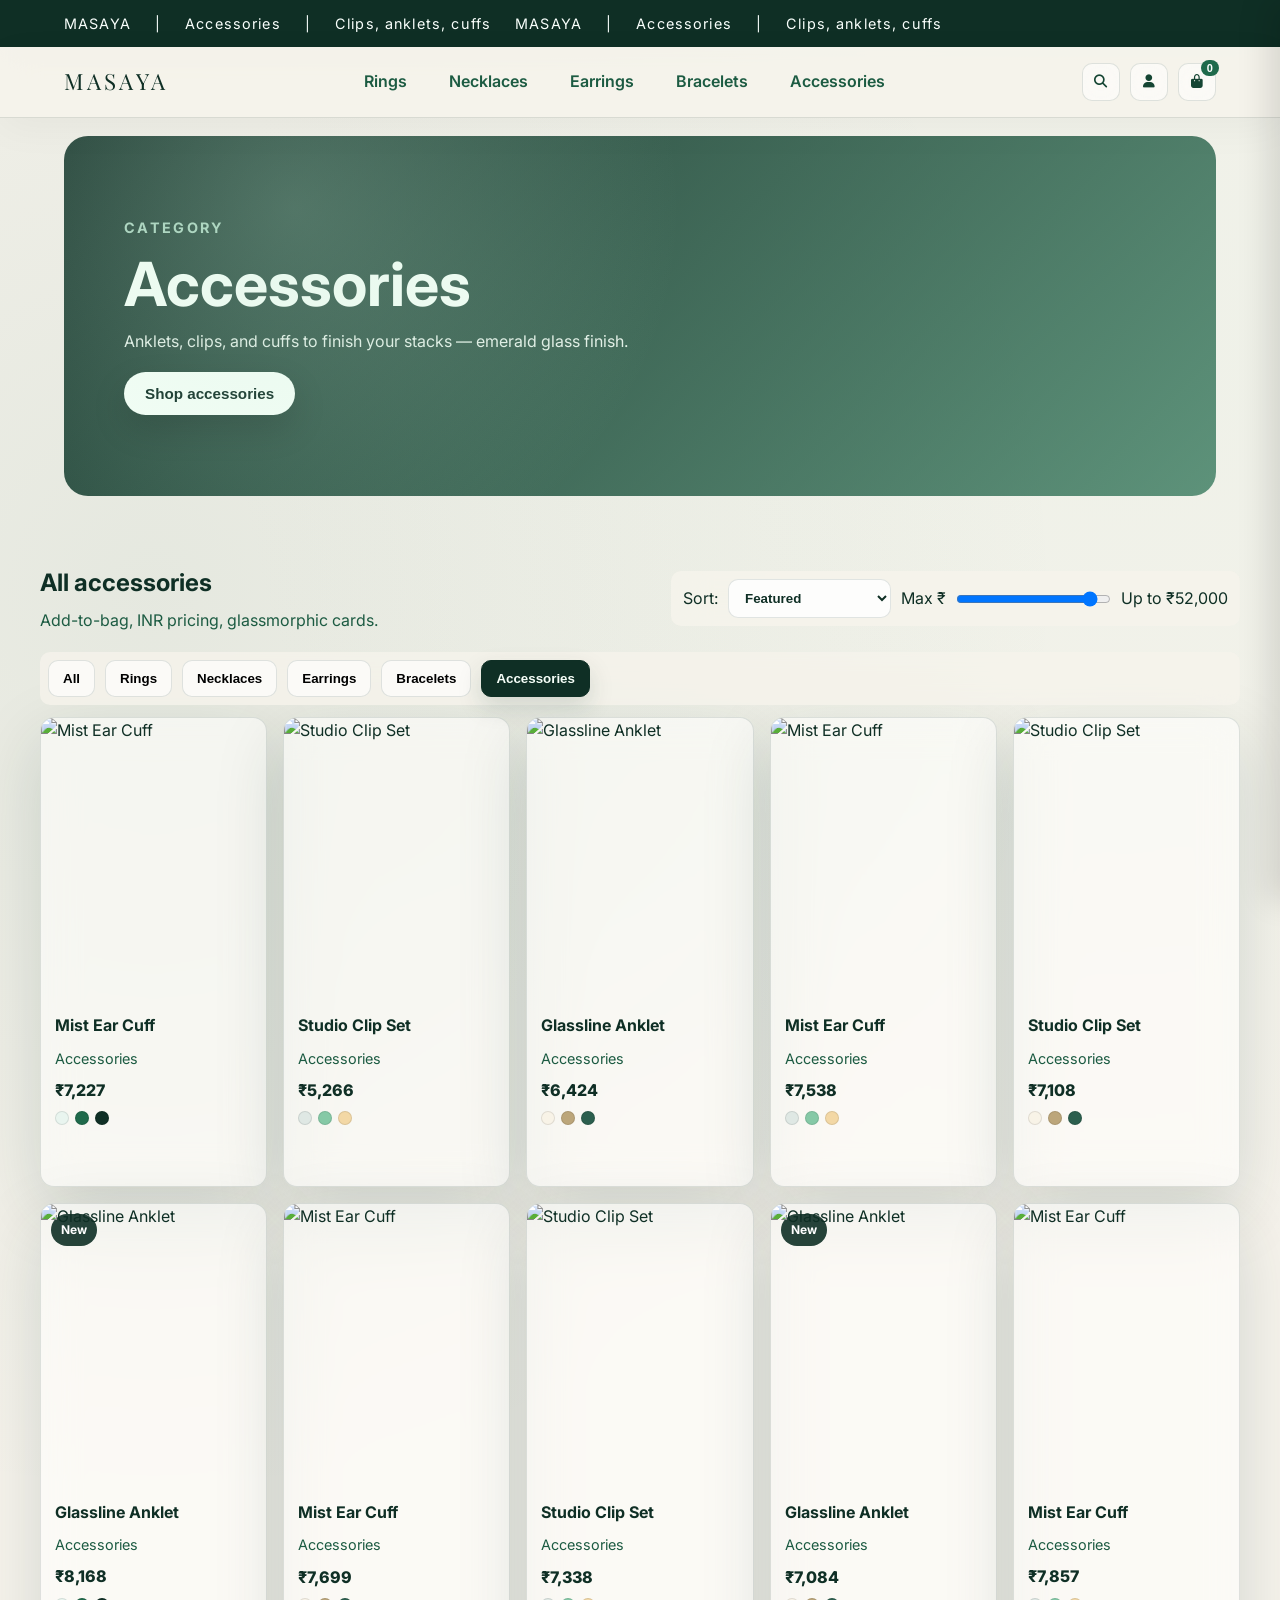
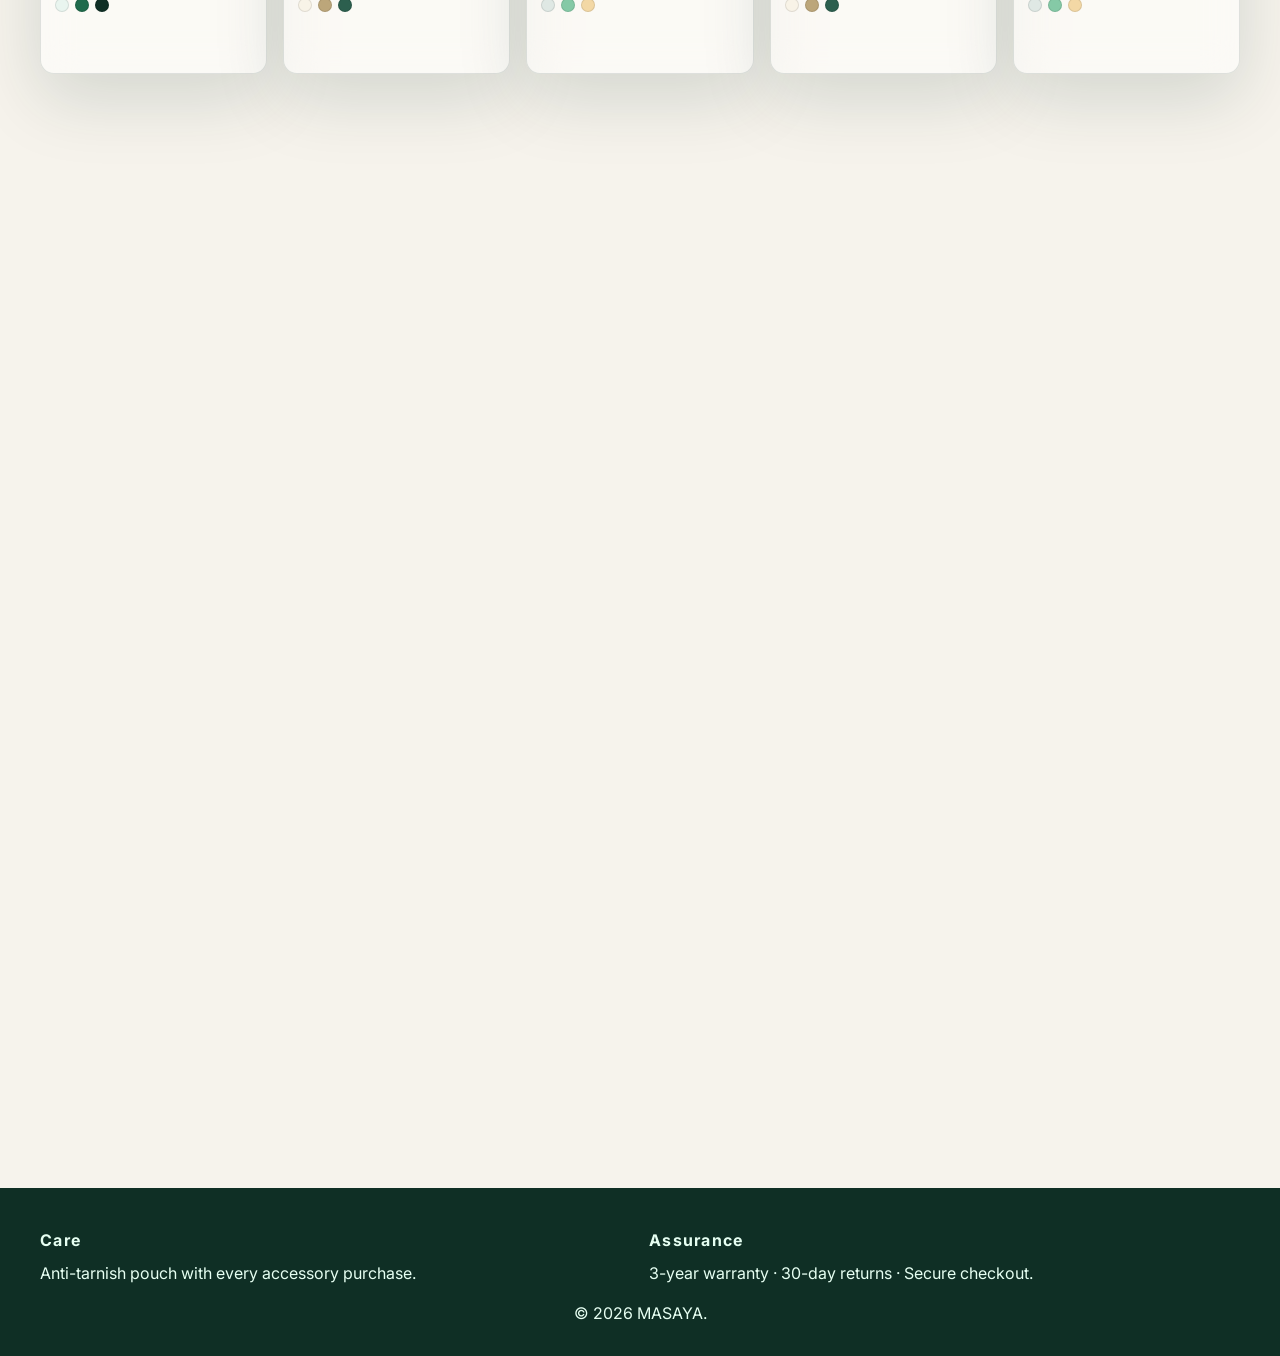
==== accessories.html @ 57f1ed28 "feat: add emerald storefront with category pages and cart drawer" ====
<!DOCTYPE html>
<html lang="en">
<head>
  <meta charset="UTF-8">
  <meta name="viewport" content="width=device-width, initial-scale=1.0">
  <title>MASAYA Accessories</title>
  <link rel="preconnect" href="https://fonts.googleapis.com">
  <link rel="preconnect" href="https://fonts.gstatic.com" crossorigin>
  <link href="https://fonts.googleapis.com/css2?family=Inter:wght@400;500;600;700&family=Playfair+Display:wght@600;700&display=swap" rel="stylesheet">
  <link rel="stylesheet" href="https://cdnjs.cloudflare.com/ajax/libs/font-awesome/6.5.2/css/all.min.css">
  <link rel="stylesheet" href="css/emerald.css">
</head>
<body>
  <div class="topbar">
    <div class="topbar-inner">
      <span>MASAYA</span><span>|</span><span>Accessories</span><span>|</span><span>Clips, anklets, cuffs</span>
      <span>MASAYA</span><span>|</span><span>Accessories</span><span>|</span><span>Clips, anklets, cuffs</span>
    </div>
  </div>
  <header>
    <div class="nav">
      <div class="brand">MASAYA</div>
      <div class="nav-links">
        <a href="rings.html">Rings</a>
        <a href="necklaces.html">Necklaces</a>
        <a href="earrings.html">Earrings</a>
        <a href="bracelets.html">Bracelets</a>
        <a href="accessories.html">Accessories</a>
      </div>
      <div class="actions">
        <button class="icon-btn" aria-label="Search"><i class="fas fa-search"></i></button>
        <button class="icon-btn" aria-label="Account"><i class="fas fa-user"></i></button>
        <div style="position: relative;">
          <button class="icon-btn" id="cart-btn" aria-label="Cart"><i class="fas fa-bag-shopping"></i><span class="cart-dot" id="cart-count">0</span></button>
        </div>
      </div>
    </div>
  </header>

  <section class="hero" style="min-height:360px;">
    <div class="hero-content">
      <p class="eyebrow">Category</p>
      <h1>Accessories</h1>
      <p>Anklets, clips, and cuffs to finish your stacks — emerald glass finish.</p>
      <div class="hero-actions">
        <button class="btn primary" id="shop-now">Shop accessories</button>
      </div>
    </div>
  </section>

  <div class="container section-pad" id="catalog">
    <div class="bar">
      <div>
        <h2 style="margin-bottom:6px;">All accessories</h2>
        <p style="color:var(--emerald-700);">Add-to-bag, INR pricing, glassmorphic cards.</p>
      </div>
      <div class="controls">
        <label for="sort">Sort:</label>
        <select id="sort">
          <option value="featured">Featured</option>
          <option value="price-asc">Price: Low to High</option>
          <option value="price-desc">Price: High to Low</option>
          <option value="new">Newest</option>
        </select>
        <label for="price-max">Max ₹</label>
        <input type="range" id="price-max" min="800" max="52000" step="500" value="52000">
        <span id="price-label">Up to ₹52,000</span>
      </div>
    </div>
    <div class="filters" id="category-filters"></div>
    <div class="grid" id="product-grid"></div>
  </div>

  <footer>
    <div class="container footer-grid">
      <div><h4>Care</h4><p>Anti-tarnish pouch with every accessory purchase.</p></div>
      <div><h4>Assurance</h4><p>3-year warranty · 30-day returns · Secure checkout.</p></div>
    </div>
    <div style="text-align: center; margin-top: 14px;">© 2026 MASAYA.</div>
  </footer>

  <div class="toast" id="toast">Added to cart</div>
  <div class="drawer-overlay" id="drawer-overlay"></div>
  <div class="drawer" id="cart-drawer">
    <div class="drawer-header">
      <strong>Your bag</strong>
      <button class="icon-btn" id="drawer-close" aria-label="Close"><i class="fas fa-times"></i></button>
    </div>
    <div class="drawer-body">
      <p style="color:var(--emerald-700);">Cart preview coming soon.</p>
    </div>
  </div>

  <script src="js/catalog.js"></script>
  <script src="js/store.js"></script>
  <script>Store.init('accessories');</script>
</body>
</html>
---- css/emerald.css ----
:root{
  --emerald-900:#0f2f25;
  --emerald-800:#154533;
  --emerald-700:#1c5b42;
  --emerald-600:#1f6a4b;
  --emerald-500:#2b7f5b;
  --emerald-200:#b9e2cc;
  --sand:#f6f3ec;
  --card:rgba(255,255,255,0.55);
  --stroke:rgba(15,47,37,0.12);
  --shadow:0 24px 70px rgba(15,47,37,0.15);
  --blur:blur(18px) saturate(140%);
  --radius-lg:24px;
  --radius-md:14px;
  --radius-sm:10px;
  font-size:16px;
}
*{box-sizing:border-box;margin:0;padding:0;}
body{
  font-family:'Inter',system-ui,-apple-system,sans-serif;
  background:
    radial-gradient(circle at 12% 20%,rgba(31,106,75,0.08),transparent 35%),
    radial-gradient(circle at 88% 12%,rgba(185,226,204,0.12),transparent 32%),
    var(--sand);
  color:var(--emerald-900);
  line-height:1.6;
  min-height:100vh;
}
a{color:inherit;text-decoration:none;}
.container{width:min(1200px,94vw);margin:0 auto;}
.topbar{
  overflow:hidden;
  padding:0;
  background:var(--emerald-900);color:#f9fffc;
}
.topbar-inner{
  display:flex;align-items:center;gap:24px;
  padding:12px 5vw;
  width:max-content;
  animation: marquee 22s linear infinite;
  letter-spacing:0.08em;font-size:0.9rem;white-space:nowrap;
}
@keyframes marquee{
  0%{transform:translateX(0);}
  100%{transform:translateX(-50%);}
}
header{
  position:sticky;top:0;z-index:30;
  backdrop-filter:var(--blur);background:rgba(246,243,236,0.9);
  border-bottom:1px solid var(--stroke);
  box-shadow:0 10px 40px rgba(0,0,0,0.04);
}
.nav.nav-scrolled{
  background:rgba(246,243,236,0.95);
  box-shadow:0 14px 32px rgba(0,0,0,0.08);
  border-radius:16px;
  margin:6px 5vw;
}
.nav{
  display:flex;align-items:center;justify-content:space-between;
  padding:14px 5vw;gap:20px;
}
.mobile-nav-btn{
  display:none;
  width:42px;height:42px;
  border-radius:12px;
  border:1px solid var(--stroke);
  background:var(--card);
  color:var(--emerald-800);
}
.mobile-drawer{
  position:fixed;top:0;left:0;width:82vw;max-width:340px;height:100vh;
  background:#fff;box-shadow:12px 0 40px rgba(0,0,0,0.18);
  transform:translateX(-100%);transition:transform .25s ease;
  z-index:60;display:flex;flex-direction:column;
}
.mobile-drawer.show{transform:translateX(0);}
.mobile-drawer header{padding:18px 16px;border-bottom:1px solid var(--stroke);}
.mobile-drawer a{padding:14px 18px;border-bottom:1px solid var(--stroke);font-weight:700;color:var(--emerald-900);}
.mobile-drawer a:hover{background:rgba(31,106,75,0.08);}
.mobile-drawer .close-row{display:flex;justify-content:space-between;align-items:center;}
.brand{
  font-family:'Playfair Display',serif;
  letter-spacing:0.14em;font-size:1.4rem;color:var(--emerald-900);
}
.nav-links{display:flex;gap:18px;font-weight:600;color:var(--emerald-700);}
.nav-links a{padding:8px 12px;border-radius:var(--radius-sm);transition:all .2s ease;}
.nav-links a:hover{background:rgba(31,106,75,0.08);color:var(--emerald-900);}
.actions{display:flex;gap:10px;align-items:center;}
.icon-btn{
  width:38px;height:38px;border-radius:var(--radius-sm);
  border:1px solid var(--stroke);background:var(--card);backdrop-filter:var(--blur);
  display:grid;place-items:center;color:var(--emerald-800);cursor:pointer;
  transition:transform .15s ease,box-shadow .2s ease,border-color .2s;
}
.icon-btn:hover{transform:translateY(-1px);box-shadow:0 10px 24px rgba(15,47,37,0.16);border-color:rgba(31,106,75,0.4);}
.cart-dot{
  position:absolute;top:-4px;right:-4px;background:var(--emerald-600);
  color:#fff;font-size:11px;border-radius:999px;padding:2px 6px;font-weight:700;
}
.hero{
  position:relative;overflow:hidden;margin:18px 5vw 0;border-radius:var(--radius-lg);
  background:linear-gradient(135deg,rgba(15,47,37,0.9),rgba(31,106,75,0.7)),url('https://images.pexels.com/photos/3760857/pexels-photo-3760857.jpeg?auto=compress&cs=tinysrgb&w=2000') center/cover no-repeat;
  color:#f5fff7;min-height:520px;display:grid;align-items:center;
}
.hero::after{
  content:'';position:absolute;inset:0;
  background:radial-gradient(circle at 20% 20%,rgba(185,226,204,0.25),transparent 40%);
}
.hero-content{position:relative;padding:70px 60px;max-width:640px;}
.eyebrow{letter-spacing:0.16em;text-transform:uppercase;font-weight:700;font-size:0.9rem;color:var(--emerald-200);}
h1{font-size:clamp(2.6rem,6vw,3.8rem);line-height:1.05;margin:14px 0 12px;}
.hero p{opacity:0.9;max-width:520px;}
.hero-actions{display:flex;gap:12px;margin-top:18px;}
.btn{
  border:1px solid transparent;border-radius:999px;padding:12px 20px;
  font-weight:700;cursor:pointer;transition:all .2s ease;font-size:0.95rem;
}
.btn.primary{background:#f5fff7;color:var(--emerald-900);box-shadow:0 14px 34px rgba(0,0,0,0.16);}
.btn.primary:hover{transform:translateY(-1px);}
.btn.ghost{background:rgba(255,255,255,0.12);color:#f5fff7;border-color:rgba(255,255,255,0.3);}
.section-pad{padding:50px 0;}
.bar{display:flex;justify-content:space-between;align-items:center;gap:16px;padding:18px 0;}
.filters{display:flex;gap:10px;flex-wrap:wrap;}
.pill{
  border:1px solid var(--stroke);background:rgba(255,255,255,0.65);
  border-radius:var(--radius-sm);padding:10px 14px;cursor:pointer;font-weight:600;
  transition:all .15s ease;
}
.pill.active{background:var(--emerald-900);color:#f7fff9;border-color:var(--emerald-900);box-shadow:0 10px 24px rgba(15,47,37,0.15);}
.controls{display:flex;gap:10px;align-items:center;flex-wrap:wrap;}
select,input[type="range"]{
  border-radius:var(--radius-sm);border:1px solid var(--stroke);padding:10px 12px;
  background:rgba(255,255,255,0.85);font-weight:600;color:var(--emerald-900);
}
.grid{display:grid;grid-template-columns:repeat(auto-fill,minmax(220px,1fr));gap:16px;padding:12px 0 60px;}
.card{
  position:relative;background:var(--card);backdrop-filter:var(--blur);
  border:1px solid var(--stroke);border-radius:var(--radius-md);overflow:hidden;
  box-shadow:var(--shadow);transition:transform .18s ease,box-shadow .22s ease;
  display:flex;flex-direction:column;
}
.card::after{
  content:'';position:absolute;inset:0;pointer-events:none;
  background:radial-gradient(circle at 20% 20%,rgba(255,255,255,0.18),transparent 45%);
  opacity:0;transition:opacity .25s ease;
}
.card:hover{transform:translateY(-4px);box-shadow:0 28px 70px rgba(15,47,37,0.18);}
.card:hover::after{opacity:1;}
.img-stack{
  position:relative;
  overflow:hidden;
  width:100%;
  aspect-ratio:4/5;
}
.img-stack img{
  width:100%;
  height:100%;
  object-fit:cover;
  position:absolute;
  inset:0;
  transition:opacity .35s ease,transform .35s ease;
}
.img-primary{opacity:1;}
.img-secondary{opacity:0;}
.card:hover .img-primary{opacity:0;transform:scale(1.02);}
.card:hover .img-secondary{opacity:1;transform:scale(1.0);}
.badge{
  position:absolute;top:10px;left:10px;background:rgba(15,47,37,0.9);color:#fff;
  padding:6px 10px;border-radius:999px;font-size:0.75rem;font-weight:700;
}
.card-body{padding:14px 14px 16px;display:flex;flex-direction:column;gap:8px;}
.title{font-weight:700;font-size:1rem;color:var(--emerald-900);}
.sub{color:var(--emerald-700);font-size:0.9rem;}
.price{font-weight:800;color:var(--emerald-900);}
.swatches{display:flex;gap:6px;}
.dot{width:14px;height:14px;border-radius:50%;border:1px solid rgba(0,0,0,0.1);}
.add-btn{
  margin-top:auto;width:100%;border-radius:var(--radius-sm);border:1px solid var(--emerald-800);
  background:var(--emerald-800);color:#f5fff7;padding:10px;font-weight:700;
  cursor:pointer;transition:all .2s ease;
  opacity:0;transform:translateY(10px);
}
.card:hover .add-btn{opacity:1;transform:translateY(0);}
.add-btn:hover{background:var(--emerald-700);}
.controls{position:sticky;top:78px;z-index:10;background:rgba(246,243,236,0.9);backdrop-filter:var(--blur);padding:8px 12px;border-radius:var(--radius-sm);}
.filters{position:sticky;top:144px;z-index:9;background:rgba(246,243,236,0.82);backdrop-filter:var(--blur);padding:8px;border-radius:var(--radius-sm);}
.reveal{opacity:0;transform:translateY(14px);}
.reveal.show{opacity:1;transform:none;transition:opacity .4s ease,transform .4s ease;}
.category-cards{display:grid;grid-template-columns:repeat(auto-fit,minmax(180px,1fr));gap:14px;margin:26px 0 10px;}
.cat-card{
  border:1px solid var(--stroke);border-radius:var(--radius-md);padding:16px;
  background:var(--card);backdrop-filter:var(--blur);
  display:flex;gap:12px;align-items:center;cursor:pointer;transition:all .18s ease;
  box-shadow:0 12px 28px rgba(0,0,0,0.06);
}
.cat-card:hover{transform:translateY(-3px);box-shadow:0 20px 40px rgba(15,47,37,0.16);}
.cat-icon{
  width:46px;height:46px;border-radius:14px;background:rgba(31,106,75,0.12);
  display:grid;place-items:center;color:var(--emerald-800);font-size:1.1rem;
}
footer{
  background:var(--emerald-900);color:#e6fff2;padding:40px 0 30px;margin-top:30px;
}
footer .footer-grid{display:grid;grid-template-columns:repeat(auto-fit,minmax(240px,1fr));gap:18px;}
footer h4{margin-bottom:8px;letter-spacing:0.08em;}
.banner{
  margin:30px 0 0;border:1px solid rgba(255,255,255,0.2);border-radius:var(--radius-md);padding:16px;
  background:rgba(255,255,255,0.08);color:#e6fff2;display:flex;gap:14px;align-items:center;
}
.toast{
  position:fixed;right:20px;bottom:20px;background:var(--emerald-900);color:#f5fff7;
  padding:14px 18px;border-radius:var(--radius-md);box-shadow:0 16px 40px rgba(0,0,0,0.3);
  opacity:0;transform:translateY(10px);transition:opacity .2s ease,transform .2s ease;z-index:40;
}
.toast.show{opacity:1;transform:translateY(0);}
@media(max-width:900px){
  .nav-links{display:none;}
   .mobile-nav-btn{display:grid;place-items:center;}
   .brand{font-size:1.2rem;}
  .hero{margin:14px 4vw 0;border-radius:20px;}
  .hero-content{padding:46px 36px;}
  .bar{flex-direction:column;align-items:flex-start;}
  .filters{width:100%;overflow-x:auto;padding-bottom:6px;}
  .grid{grid-template-columns:repeat(auto-fill,minmax(160px,1fr));gap:12px;}
  .card{border-radius:12px;}
  .card-body{padding:12px;}
  .img-stack{aspect-ratio:3/4;}
  .add-btn{padding:9px;font-size:0.9rem;}
  h1{font-size:clamp(2.2rem,7vw,3rem);}
}
.drawer-overlay{
  position:fixed;inset:0;background:rgba(0,0,0,0.35);opacity:0;pointer-events:none;transition:opacity .25s ease;z-index:40;
}
.drawer-overlay.show{opacity:1;pointer-events:all;}
.drawer{
  position:fixed;top:0;right:0;width:min(360px,90vw);height:100vh;
  background:#fff;border-left:1px solid var(--stroke);box-shadow:-12px 0 30px rgba(0,0,0,0.12);
  transform:translateX(100%);transition:transform .28s ease;z-index:50;display:flex;flex-direction:column;
}
.drawer.show{transform:translateX(0);}
.drawer-header{padding:18px;border-bottom:1px solid var(--stroke);display:flex;justify-content:space-between;align-items:center;}
.drawer-body{padding:18px;flex:1;overflow:auto;}
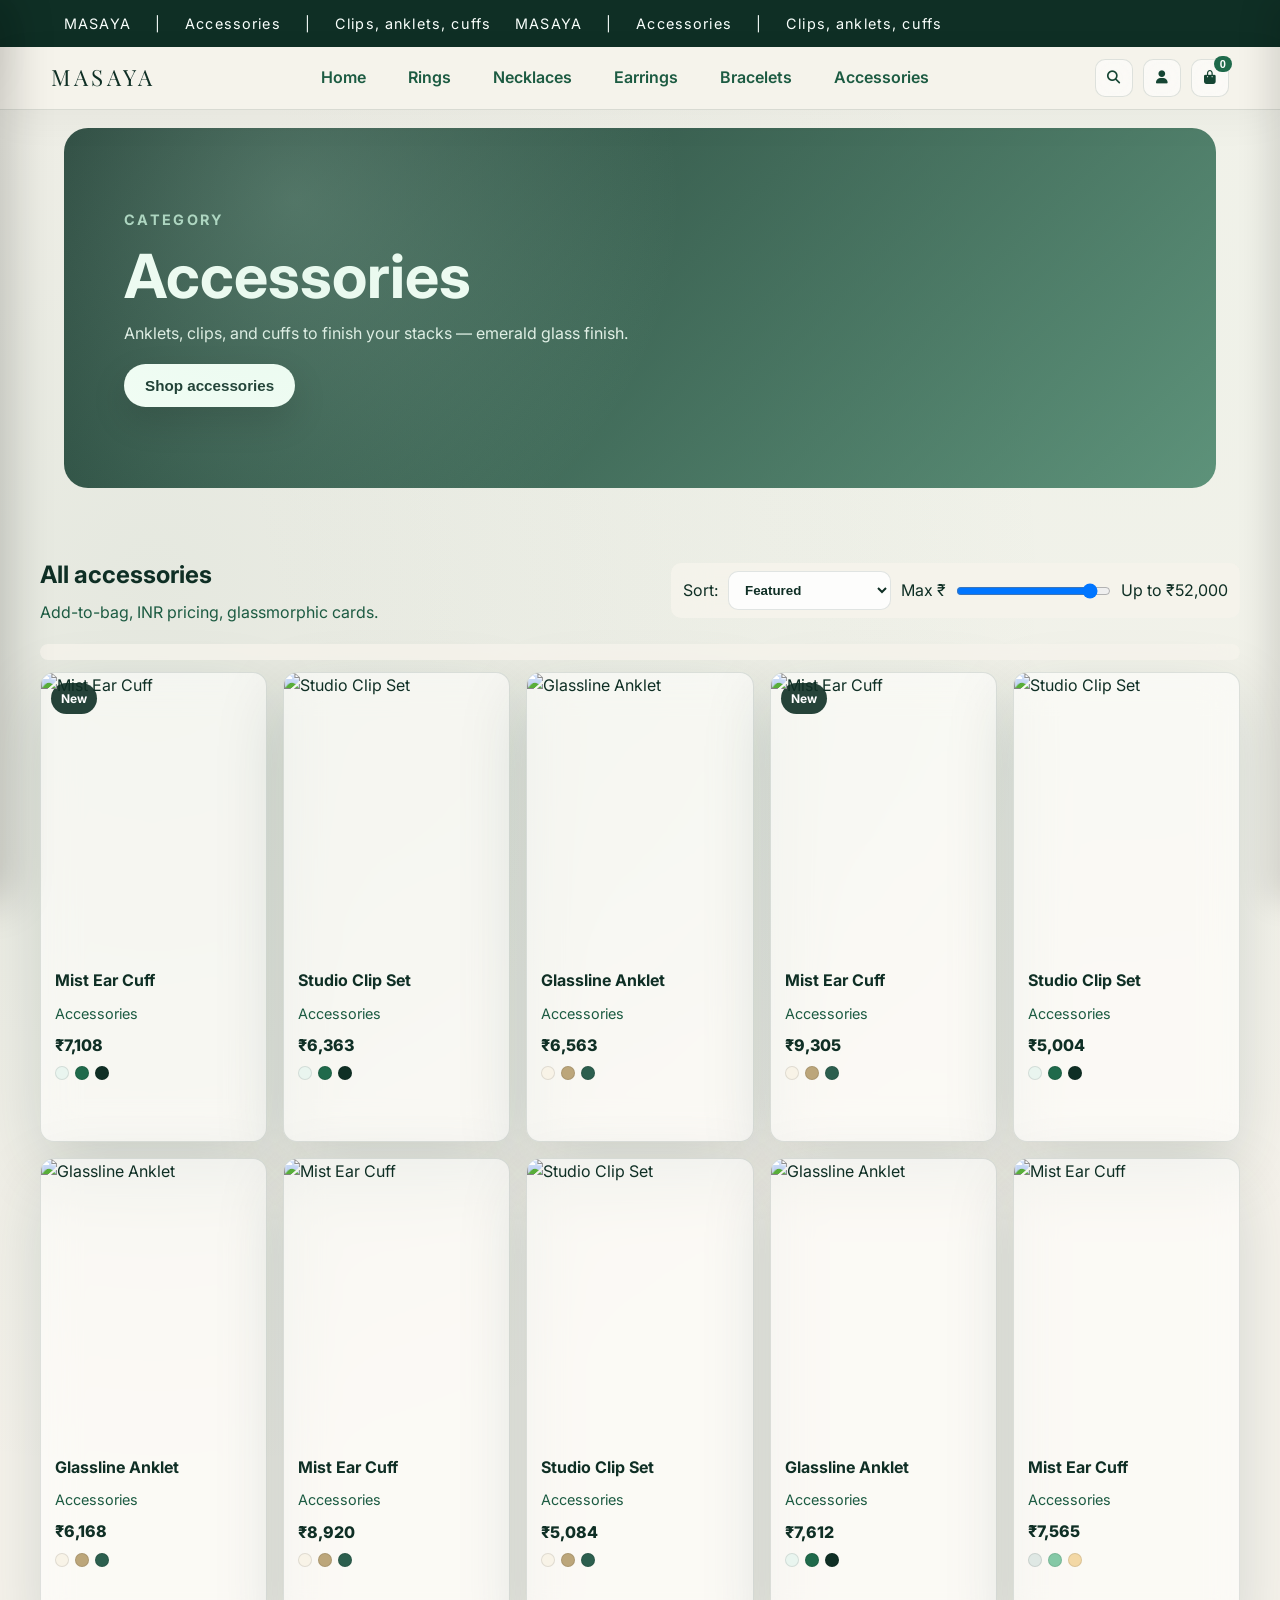
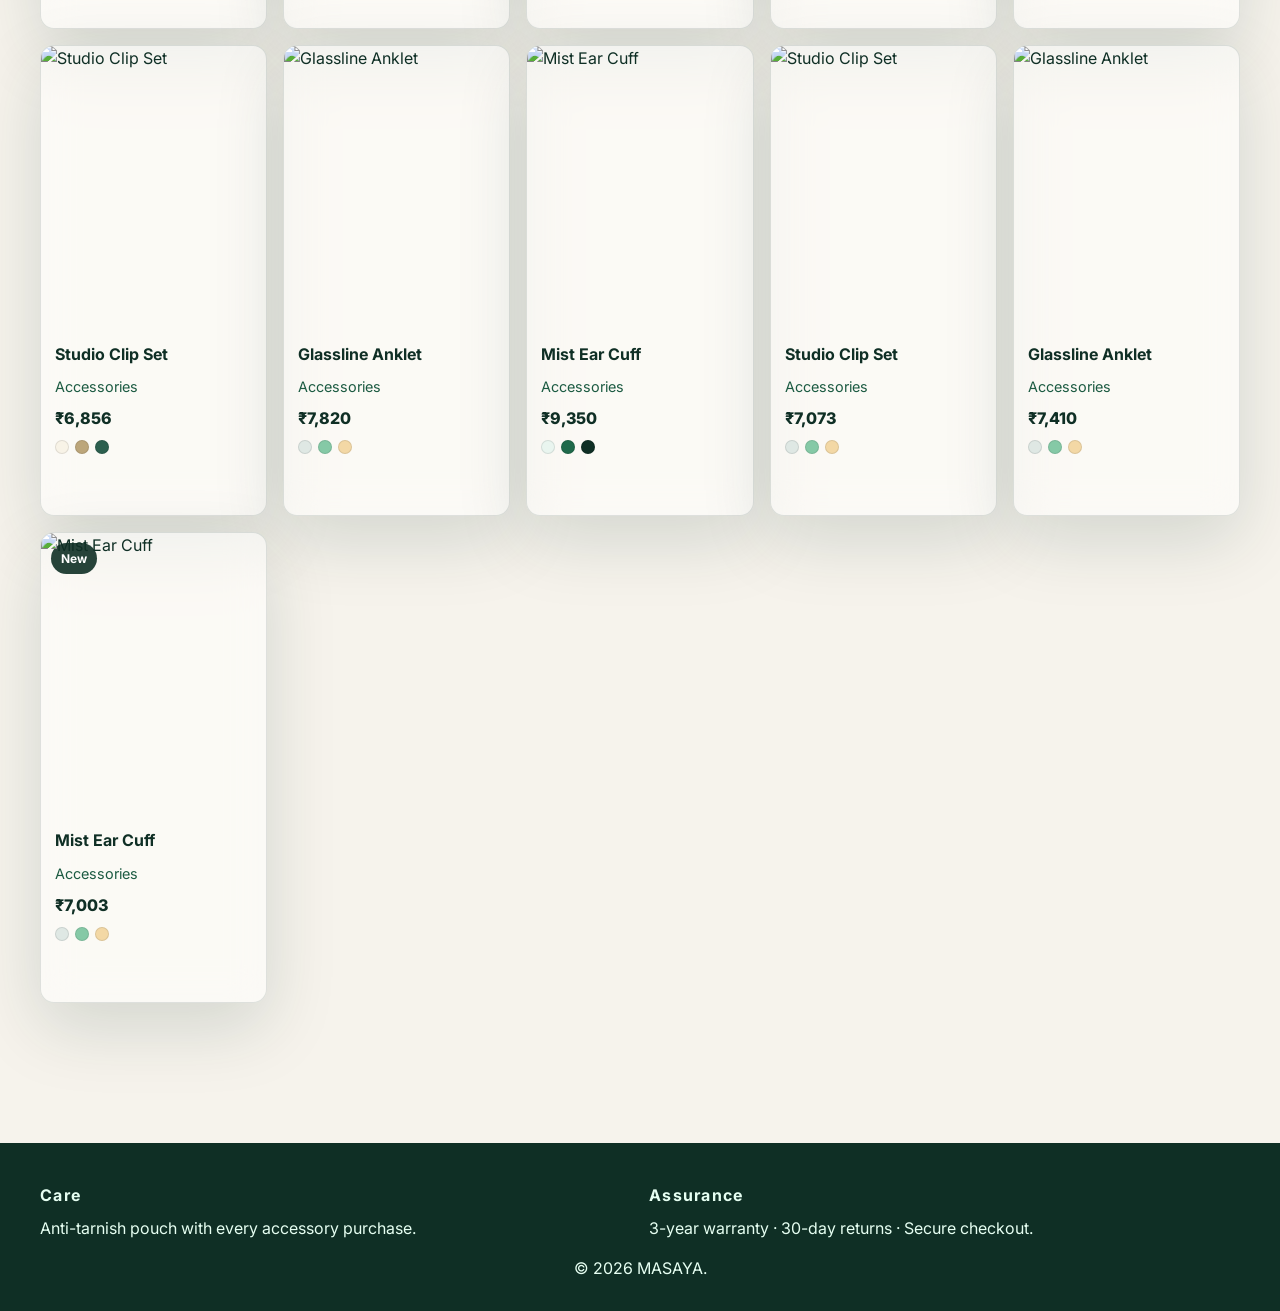
==== commit 550e33d5: "fix: reliable mobile drawer and nav across all pages" ====
--- a/accessories.html
+++ b/accessories.html
@@ -21,12 +21,14 @@
     <div class="nav">
       <div class="brand">MASAYA</div>
       <div class="nav-links">
+        <a href="index.html">Home</a>
         <a href="rings.html">Rings</a>
         <a href="necklaces.html">Necklaces</a>
         <a href="earrings.html">Earrings</a>
         <a href="bracelets.html">Bracelets</a>
         <a href="accessories.html">Accessories</a>
       </div>
+      <button class="mobile-nav-btn" id="mobile-open" aria-label="Open menu"><i class="fas fa-bars"></i></button>
       <div class="actions">
         <button class="icon-btn" aria-label="Search"><i class="fas fa-search"></i></button>
         <button class="icon-btn" aria-label="Account"><i class="fas fa-user"></i></button>
@@ -36,6 +38,22 @@
       </div>
     </div>
   </header>
+  <aside class="mobile-drawer" id="mobile-drawer">
+    <header>
+      <div class="close-row">
+        <span class="brand" style="font-size:1.1rem;">MASAYA</span>
+        <button class="icon-btn" id="mobile-close" aria-label="Close menu"><i class="fas fa-times"></i></button>
+      </div>
+    </header>
+    <a href="index.html">Home</a>
+    <a href="rings.html">Rings</a>
+    <a href="necklaces.html">Necklaces</a>
+    <a href="earrings.html">Earrings</a>
+    <a href="bracelets.html">Bracelets</a>
+    <a href="accessories.html">Accessories</a>
+    <a href="product.html">Any product</a>
+  </aside>
+  <div class="drawer-overlay" id="mobile-overlay"></div>
 
   <section class="hero" style="min-height:360px;">
     <div class="hero-content">
--- a/css/emerald.css
+++ b/css/emerald.css
@@ -58,7 +58,16 @@
 }
 .nav{
   display:flex;align-items:center;justify-content:space-between;
-  padding:14px 5vw;gap:20px;
+  padding:10px 4vw;gap:10px;flex-wrap:wrap;
+}
+.search-box{
+  display:flex;align-items:center;gap:8px;
+  padding:8px 10px;border:1px solid var(--stroke);border-radius:12px;
+  background:var(--card);backdrop-filter:var(--blur);
+}
+.search-box input{
+  border:none;background:transparent;outline:none;font-weight:600;color:var(--emerald-900);
+  min-width:160px;
 }
 .mobile-nav-btn{
   display:none;
@@ -67,6 +76,7 @@
   border:1px solid var(--stroke);
   background:var(--card);
   color:var(--emerald-800);
+  z-index:70;
 }
 .mobile-drawer{
   position:fixed;top:0;left:0;width:82vw;max-width:340px;height:100vh;
@@ -120,6 +130,24 @@
 .btn.primary:hover{transform:translateY(-1px);}
 .btn.ghost{background:rgba(255,255,255,0.12);color:#f5fff7;border-color:rgba(255,255,255,0.3);}
 .section-pad{padding:50px 0;}
+.section-head{display:flex;justify-content:space-between;align-items:center;margin-bottom:12px;}
+.section-head h2{font-size:1.4rem;}
+.rail{position:relative;}
+.rail-inner{
+  display:flex;gap:12px;overflow-x:auto;padding-bottom:6px;
+  scroll-snap-type:x mandatory;
+}
+.rail-inner::-webkit-scrollbar{height:6px;}
+.rail-inner::-webkit-scrollbar-thumb{background:rgba(15,47,37,0.2);border-radius:10px;}
+.rail-inner .card{min-width:200px;max-width:220px;scroll-snap-align:start;}
+.rail-arrow{
+  position:absolute;top:45%;transform:translateY(-50%);
+  width:32px;height:32px;border-radius:50%;border:1px solid var(--stroke);
+  background:var(--card);backdrop-filter:var(--blur);display:grid;place-items:center;
+  cursor:pointer;box-shadow:0 10px 24px rgba(0,0,0,0.12);
+}
+.rail-arrow.left{left:-14px;}
+.rail-arrow.right{right:-14px;}
 .bar{display:flex;justify-content:space-between;align-items:center;gap:16px;padding:18px 0;}
 .filters{display:flex;gap:10px;flex-wrap:wrap;}
 .pill{
@@ -218,16 +246,51 @@
   .nav-links{display:none;}
    .mobile-nav-btn{display:grid;place-items:center;}
    .brand{font-size:1.2rem;}
-  .hero{margin:14px 4vw 0;border-radius:20px;}
-  .hero-content{padding:46px 36px;}
+  .hero{margin:12px 3vw 0;border-radius:18px;}
+  .hero-content{padding:26px 18px;}
+  .hero-content h1{font-size:2.1rem;}
   .bar{flex-direction:column;align-items:flex-start;}
   .filters{width:100%;overflow-x:auto;padding-bottom:6px;}
-  .grid{grid-template-columns:repeat(auto-fill,minmax(160px,1fr));gap:12px;}
+  .grid{grid-template-columns:repeat(auto-fill,minmax(150px,1fr));gap:10px;}
   .card{border-radius:12px;}
   .card-body{padding:12px;}
   .img-stack{aspect-ratio:3/4;}
   .add-btn{padding:9px;font-size:0.9rem;}
   h1{font-size:clamp(2.2rem,7vw,3rem);}
+  .search-box{width:100%;}
+  .rail-inner{gap:10px;}
+  .rail-inner .card{min-width:180px;max-width:190px;}
+  .rail-arrow.left{left:-8px;} .rail-arrow.right{right:-8px;}
+}
+
+@media(max-width:640px){
+  .nav{padding:10px 3vw;gap:6px;align-items:flex-start;}
+  .actions{width:100%;justify-content:space-between;gap:8px;}
+  .search-box{width:100%;}
+  .hero{min-height:430px;margin:10px 3vw 0;}
+  .hero-content{padding:20px 16px;}
+  .hero-content h1{font-size:1.9rem;}
+  .hero-actions{flex-wrap:wrap;gap:8px;}
+  .hero-actions .btn{padding:10px 16px;font-size:0.92rem;}
+  .rail-arrow{display:none;}
+  .rail-inner{padding-bottom:12px;}
+  .rail-inner .card{min-width:170px;max-width:180px;}
+}
+
+.modal{
+  position:fixed;inset:0;display:flex;align-items:center;justify-content:center;
+  background:rgba(0,0,0,0.35);opacity:0;pointer-events:none;transition:opacity .2s ease;z-index:70;
+}
+.modal.show{opacity:1;pointer-events:all;}
+.modal-card{
+  width:min(420px,90vw);background:#fff;border-radius:16px;padding:18px;
+  box-shadow:0 20px 40px rgba(0,0,0,0.16);
+}
+.modal-card h3{margin-bottom:10px;}
+.modal-card form{display:grid;gap:10px;}
+.modal-card input, .modal-card select{
+  width:100%;padding:10px 12px;border:1px solid var(--stroke);border-radius:10px;
+  background:rgba(255,255,255,0.9);
 }
 .drawer-overlay{
   position:fixed;inset:0;background:rgba(0,0,0,0.35);opacity:0;pointer-events:none;transition:opacity .25s ease;z-index:40;
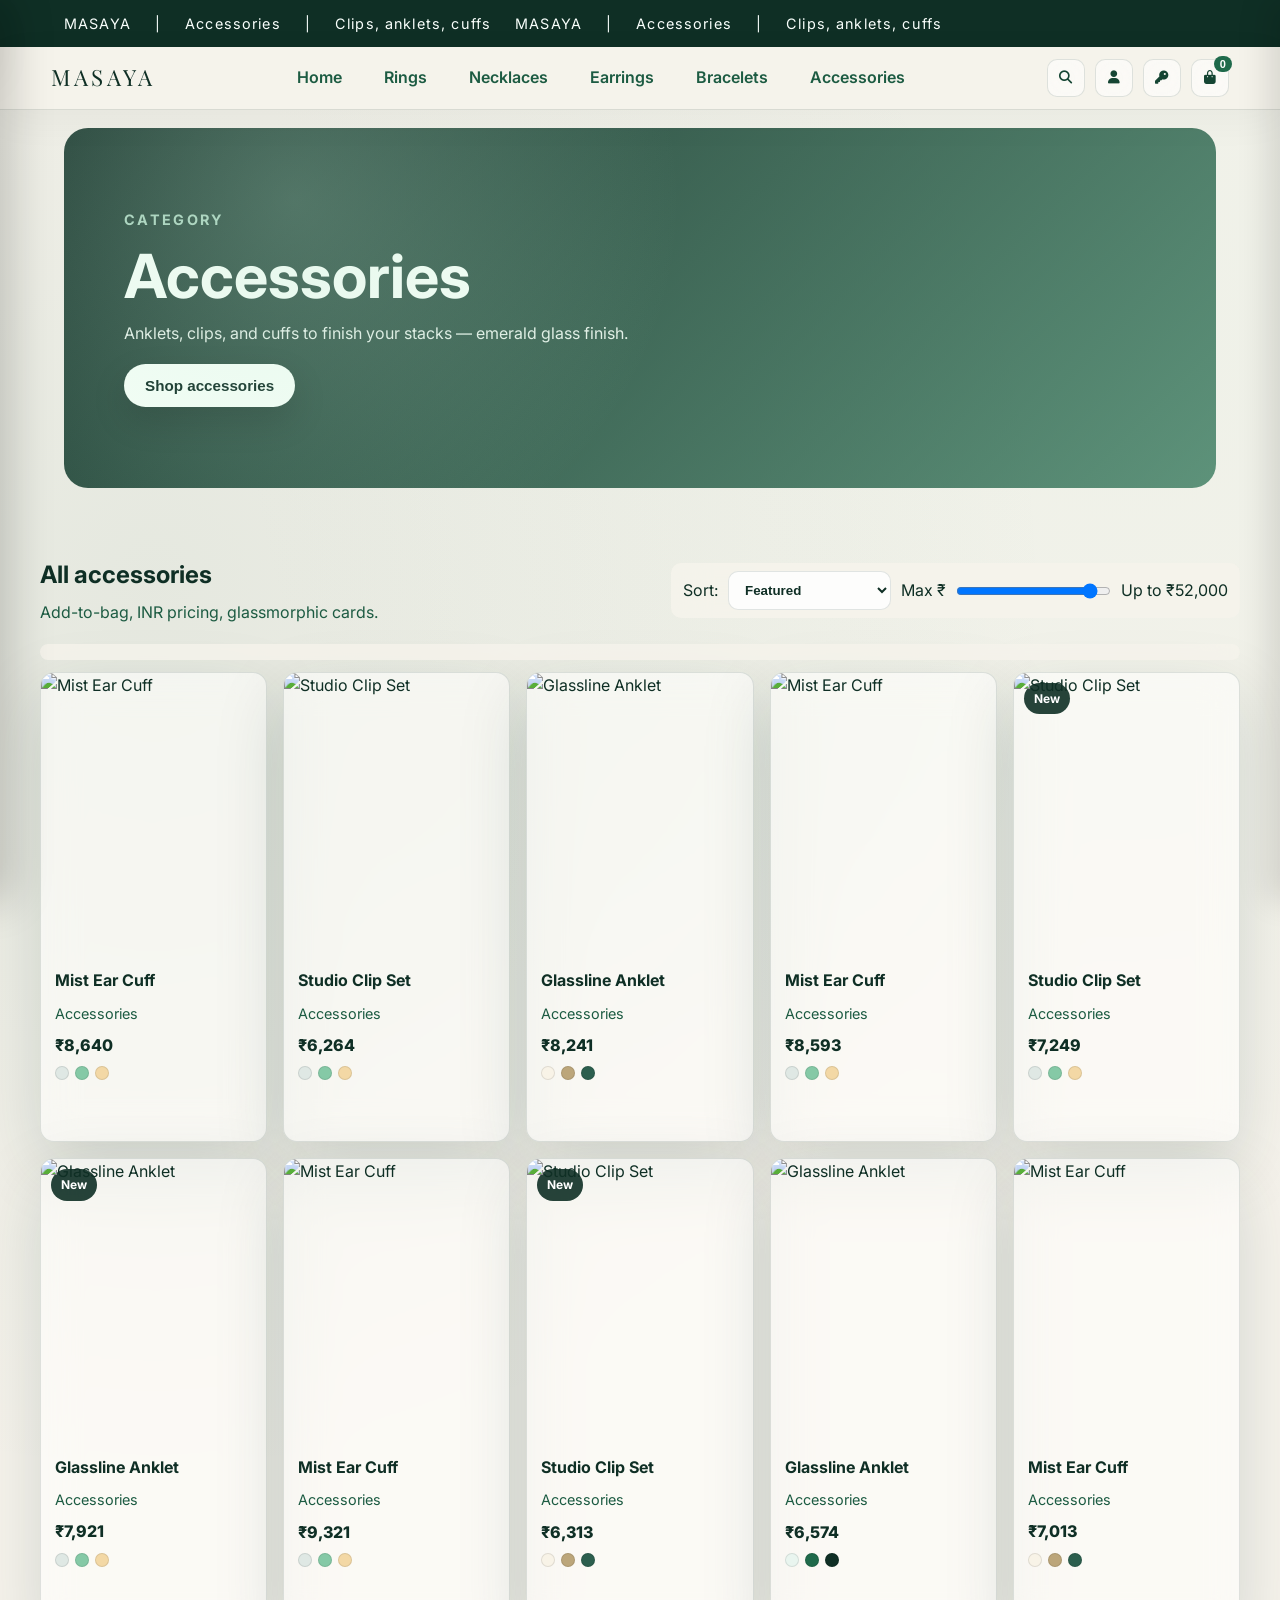
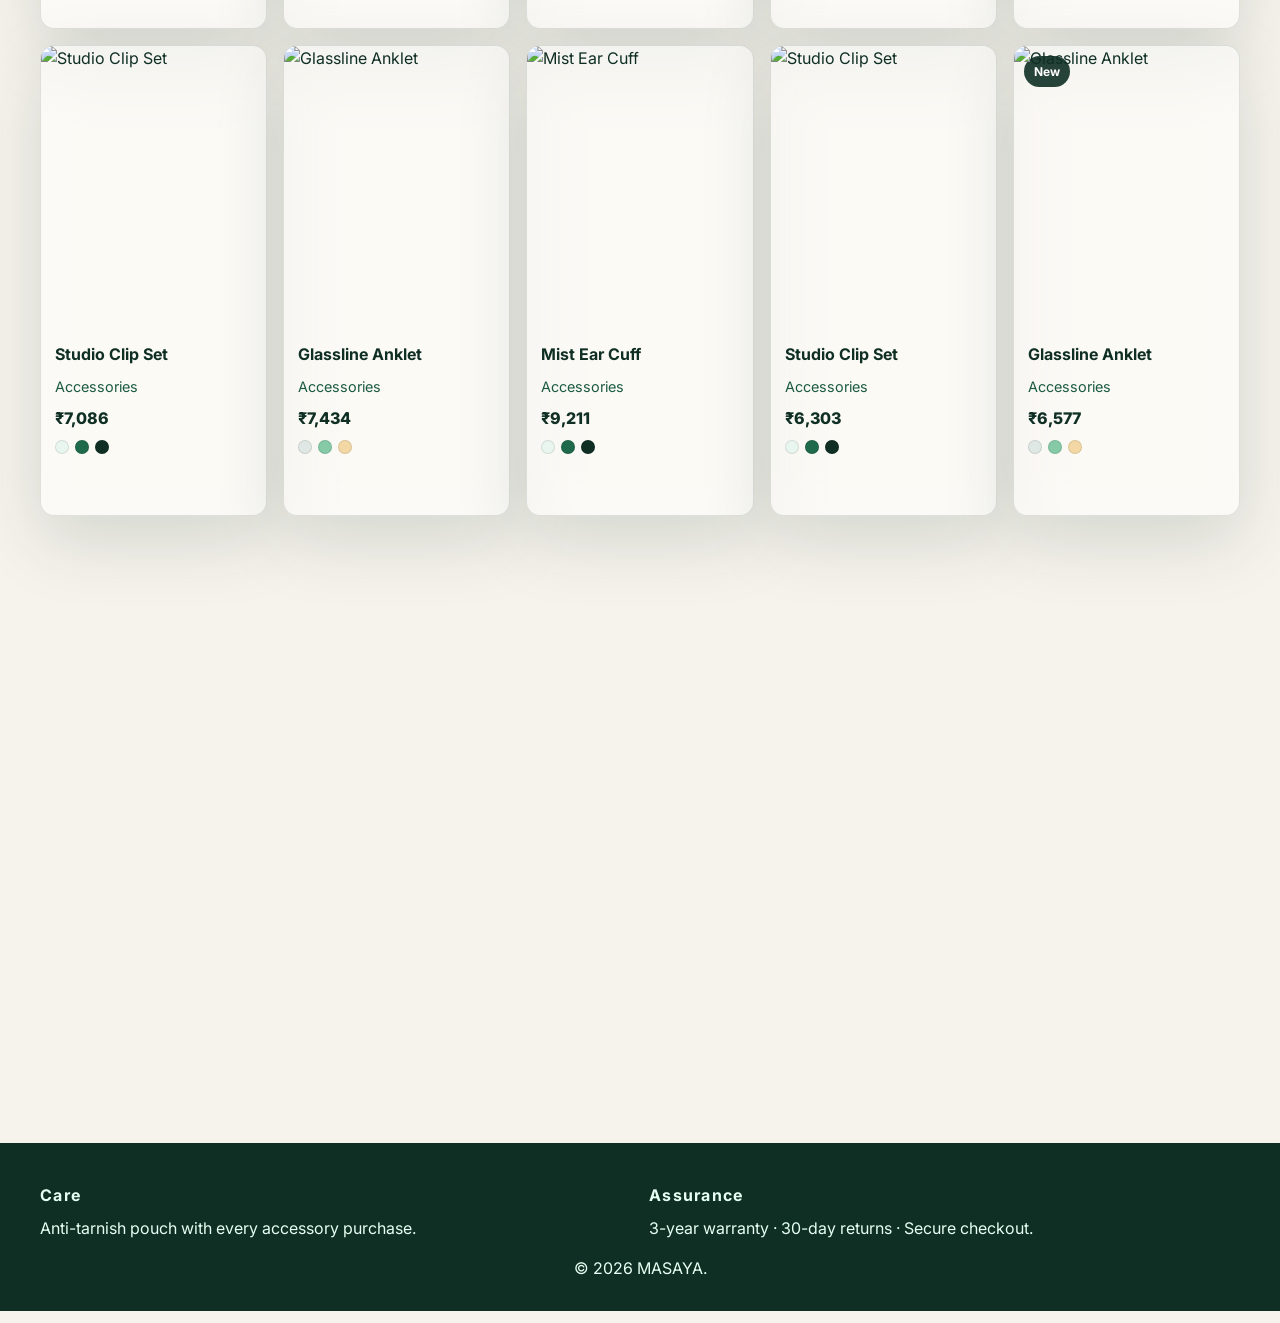
==== commit 5eb46c2f: "fix: bind mobile nav drawer handlers across all pages" ====
--- a/accessories.html
+++ b/accessories.html
@@ -31,7 +31,8 @@
       <button class="mobile-nav-btn" id="mobile-open" aria-label="Open menu"><i class="fas fa-bars"></i></button>
       <div class="actions">
         <button class="icon-btn" aria-label="Search"><i class="fas fa-search"></i></button>
-        <button class="icon-btn" aria-label="Account"><i class="fas fa-user"></i></button>
+        <button class="icon-btn" id="login-user" aria-label="User login"><i class="fas fa-user"></i></button>
+        <button class="icon-btn" id="login-admin" aria-label="Admin portal"><i class="fas fa-key"></i></button>
         <div style="position: relative;">
           <button class="icon-btn" id="cart-btn" aria-label="Cart"><i class="fas fa-bag-shopping"></i><span class="cart-dot" id="cart-count">0</span></button>
         </div>
--- a/css/emerald.css
+++ b/css/emerald.css
@@ -292,6 +292,7 @@
   width:100%;padding:10px 12px;border:1px solid var(--stroke);border-radius:10px;
   background:rgba(255,255,255,0.9);
 }
+.modal-card .modal-row{display:flex;gap:10px;flex-wrap:wrap;align-items:center;}
 .drawer-overlay{
   position:fixed;inset:0;background:rgba(0,0,0,0.35);opacity:0;pointer-events:none;transition:opacity .25s ease;z-index:40;
 }
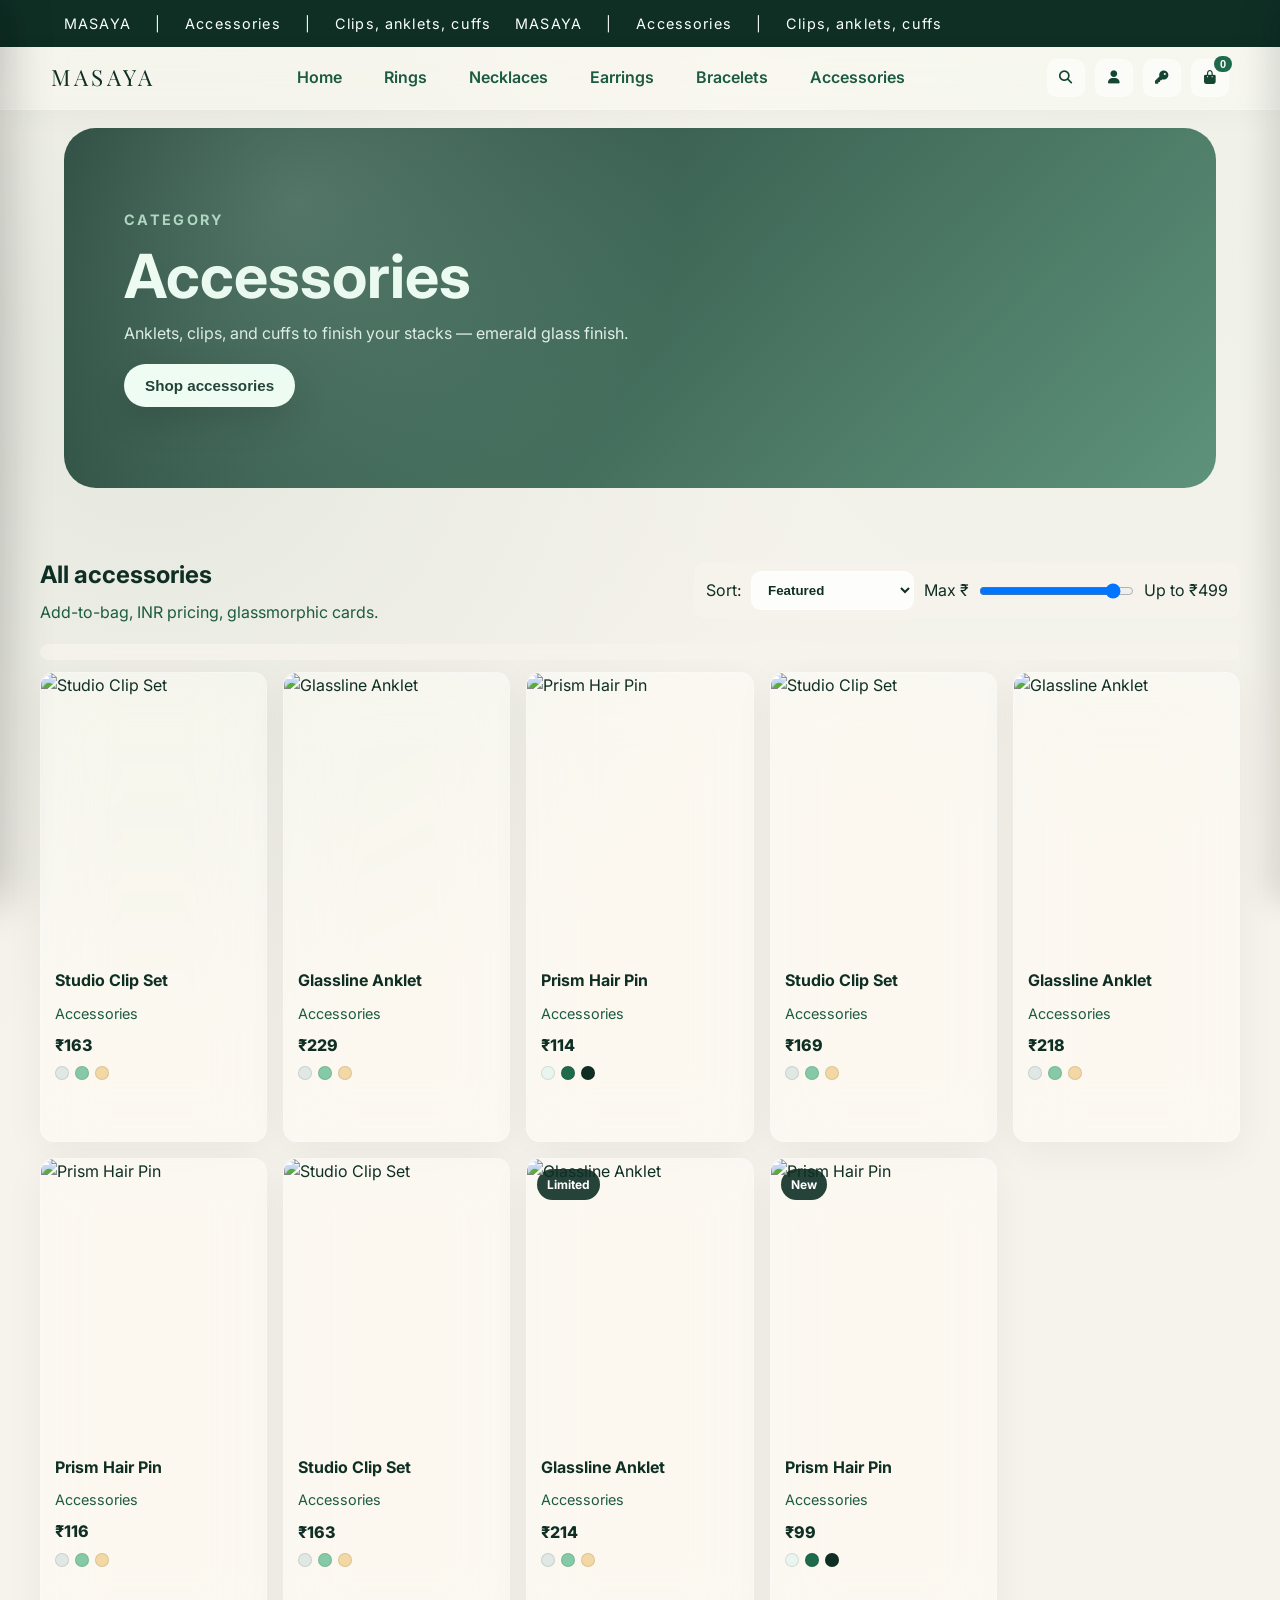
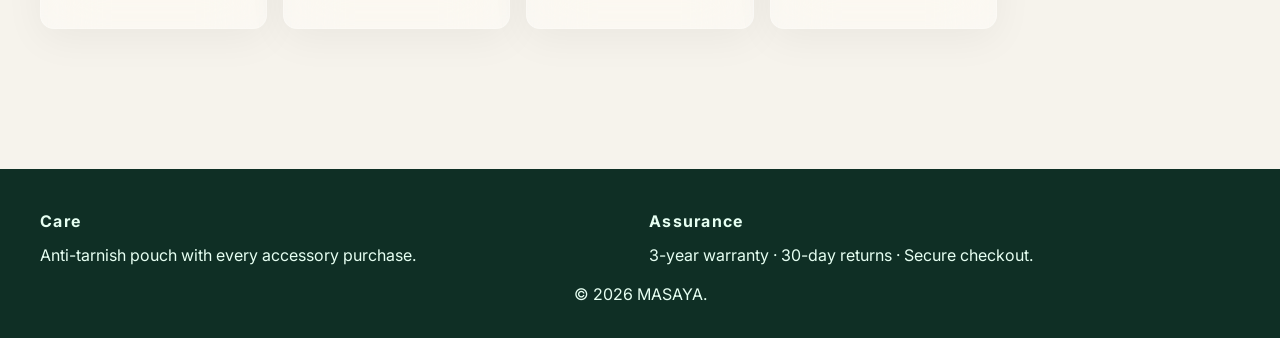
==== commit 8ac49bae: "feat: add login modal triggers and bindings" ====
--- a/accessories.html
+++ b/accessories.html
@@ -31,8 +31,8 @@
       <button class="mobile-nav-btn" id="mobile-open" aria-label="Open menu"><i class="fas fa-bars"></i></button>
       <div class="actions">
         <button class="icon-btn" aria-label="Search"><i class="fas fa-search"></i></button>
-        <button class="icon-btn" id="login-user" aria-label="User login"><i class="fas fa-user"></i></button>
-        <button class="icon-btn" id="login-admin" aria-label="Admin portal"><i class="fas fa-key"></i></button>
+        <button class="icon-btn login-user" id="login-user" aria-label="User login"><i class="fas fa-user"></i></button>
+        <button class="icon-btn login-admin" id="login-admin" aria-label="Admin portal"><i class="fas fa-key"></i></button>
         <div style="position: relative;">
           <button class="icon-btn" id="cart-btn" aria-label="Cart"><i class="fas fa-bag-shopping"></i><span class="cart-dot" id="cart-count">0</span></button>
         </div>
@@ -82,8 +82,8 @@
           <option value="new">Newest</option>
         </select>
         <label for="price-max">Max ₹</label>
-        <input type="range" id="price-max" min="800" max="52000" step="500" value="52000">
-        <span id="price-label">Up to ₹52,000</span>
+        <input type="range" id="price-max" min="99" max="499" step="10" value="499">
+        <span id="price-label">Up to ₹499</span>
       </div>
     </div>
     <div class="filters" id="category-filters"></div>
--- a/css/emerald.css
+++ b/css/emerald.css
@@ -6,11 +6,11 @@
   --emerald-500:#2b7f5b;
   --emerald-200:#b9e2cc;
   --sand:#f6f3ec;
-  --card:rgba(255,255,255,0.55);
-  --stroke:rgba(15,47,37,0.12);
-  --shadow:0 24px 70px rgba(15,47,37,0.15);
-  --blur:blur(18px) saturate(140%);
-  --radius-lg:24px;
+  --card: rgba(255, 255, 255, 0.45);
+  --stroke: rgba(255, 255, 255, 0.2);
+  --shadow: 0 10px 40px rgba(0, 0, 0, 0.05);
+  --blur: blur(30px) saturate(210%);
+  --radius-lg: 32px;
   --radius-md:14px;
   --radius-sm:10px;
   font-size:16px;
@@ -46,9 +46,11 @@
 }
 header{
   position:sticky;top:0;z-index:30;
-  backdrop-filter:var(--blur);background:rgba(246,243,236,0.9);
+  backdrop-filter:var(--blur);
+  -webkit-backdrop-filter:var(--blur);
+  background:rgba(255, 255, 255, 0.4);
   border-bottom:1px solid var(--stroke);
-  box-shadow:0 10px 40px rgba(0,0,0,0.04);
+  box-shadow:0 4px 30px rgba(0,0,0,0.03);
 }
 .nav.nav-scrolled{
   background:rgba(246,243,236,0.95);
@@ -164,6 +166,7 @@
 .grid{display:grid;grid-template-columns:repeat(auto-fill,minmax(220px,1fr));gap:16px;padding:12px 0 60px;}
 .card{
   position:relative;background:var(--card);backdrop-filter:var(--blur);
+  -webkit-backdrop-filter:var(--blur);
   border:1px solid var(--stroke);border-radius:var(--radius-md);overflow:hidden;
   box-shadow:var(--shadow);transition:transform .18s ease,box-shadow .22s ease;
   display:flex;flex-direction:column;
@@ -282,9 +285,16 @@
   background:rgba(0,0,0,0.35);opacity:0;pointer-events:none;transition:opacity .2s ease;z-index:70;
 }
 .modal.show{opacity:1;pointer-events:all;}
+.glass-panel{
+  background:var(--card);
+  backdrop-filter:var(--blur);
+  -webkit-backdrop-filter:var(--blur);
+  border:1px solid var(--stroke);
+  box-shadow:var(--shadow);
+}
 .modal-card{
-  width:min(420px,90vw);background:#fff;border-radius:16px;padding:18px;
-  box-shadow:0 20px 40px rgba(0,0,0,0.16);
+  width:min(420px,90vw);
+  border-radius:24px;
 }
 .modal-card h3{margin-bottom:10px;}
 .modal-card form{display:grid;gap:10px;}
@@ -303,5 +313,6 @@
   transform:translateX(100%);transition:transform .28s ease;z-index:50;display:flex;flex-direction:column;
 }
 .drawer.show{transform:translateX(0);}
-.drawer-header{padding:18px;border-bottom:1px solid var(--stroke);display:flex;justify-content:space-between;align-items:center;}
-.drawer-body{padding:18px;flex:1;overflow:auto;}
+.drawer-header{padding:1.5rem;border-bottom:1px solid var(--stroke);display:flex;justify-content:space-between;align-items:center;}
+.drawer-body{padding:1.5rem;flex:1;overflow:auto; -webkit-overflow-scrolling: touch;}
+.add-wide{width:100%; border-radius:12px; padding:14px; font-weight:700;}
